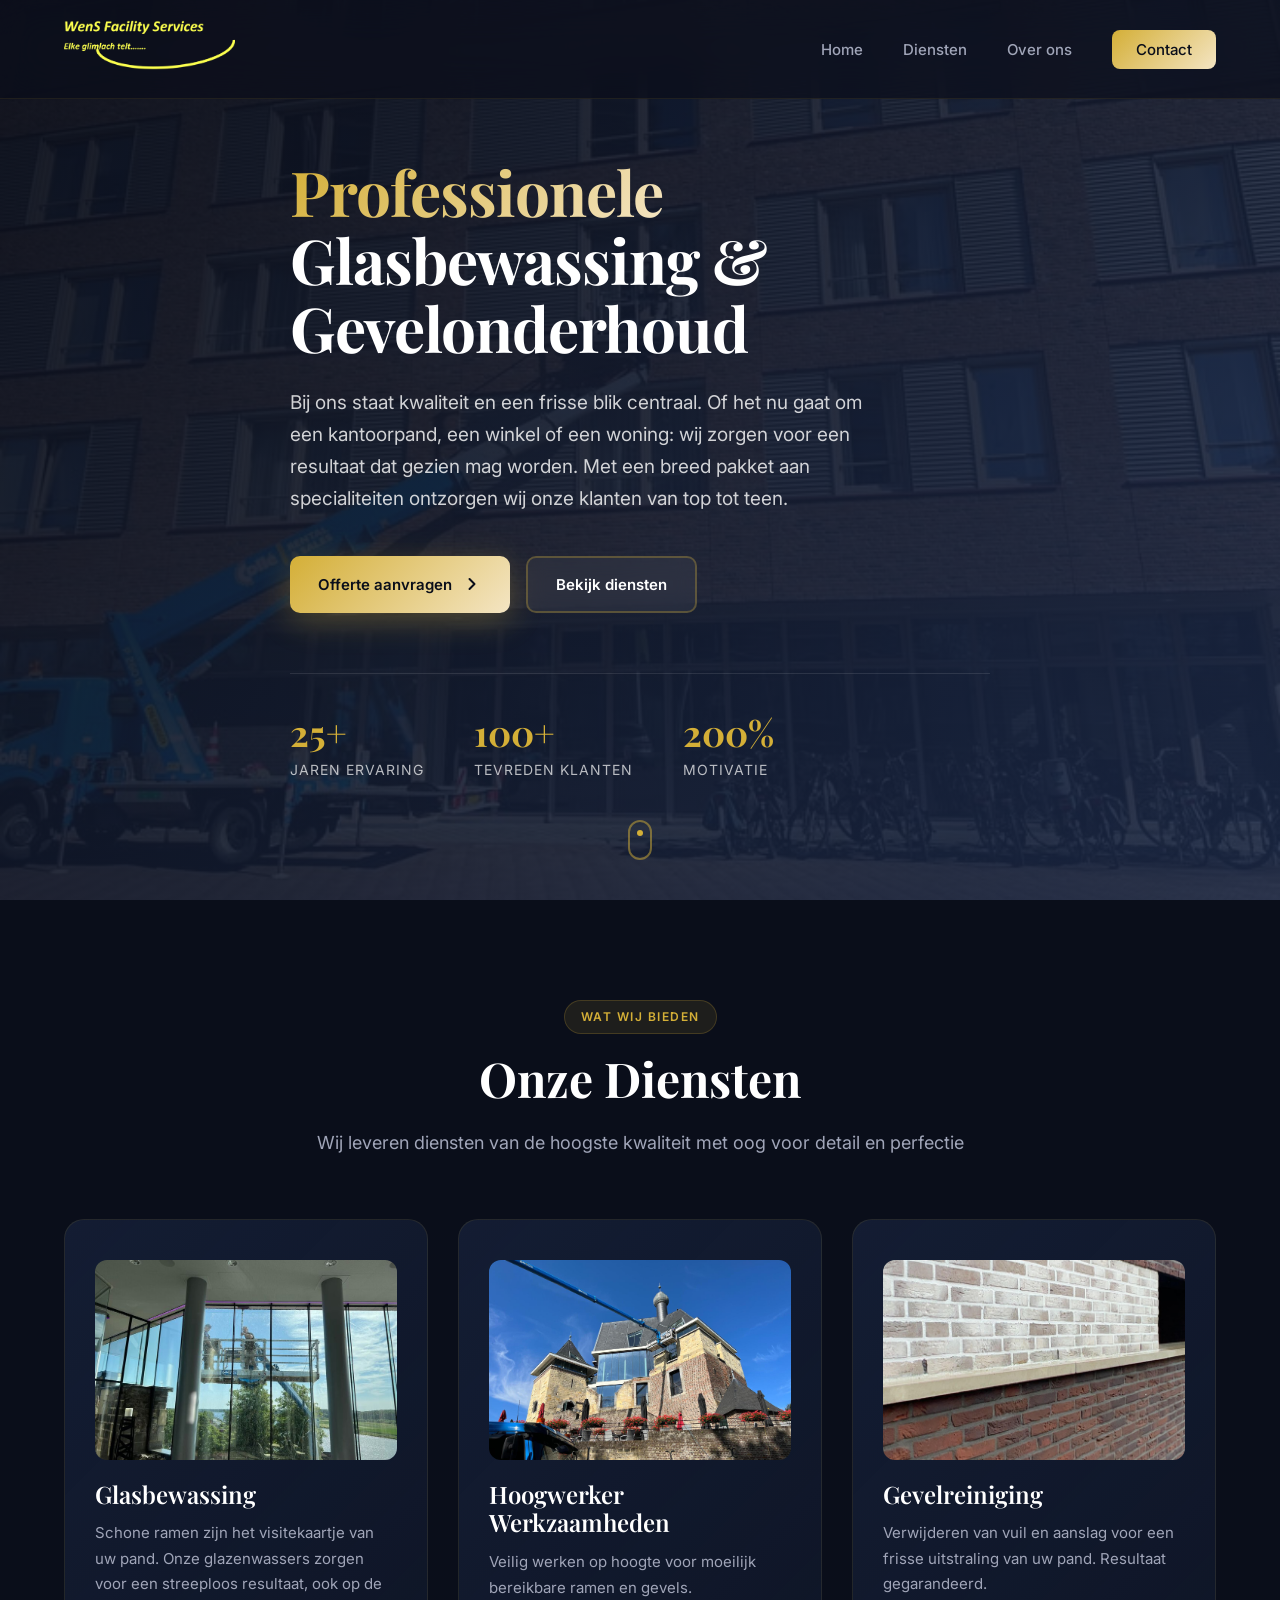
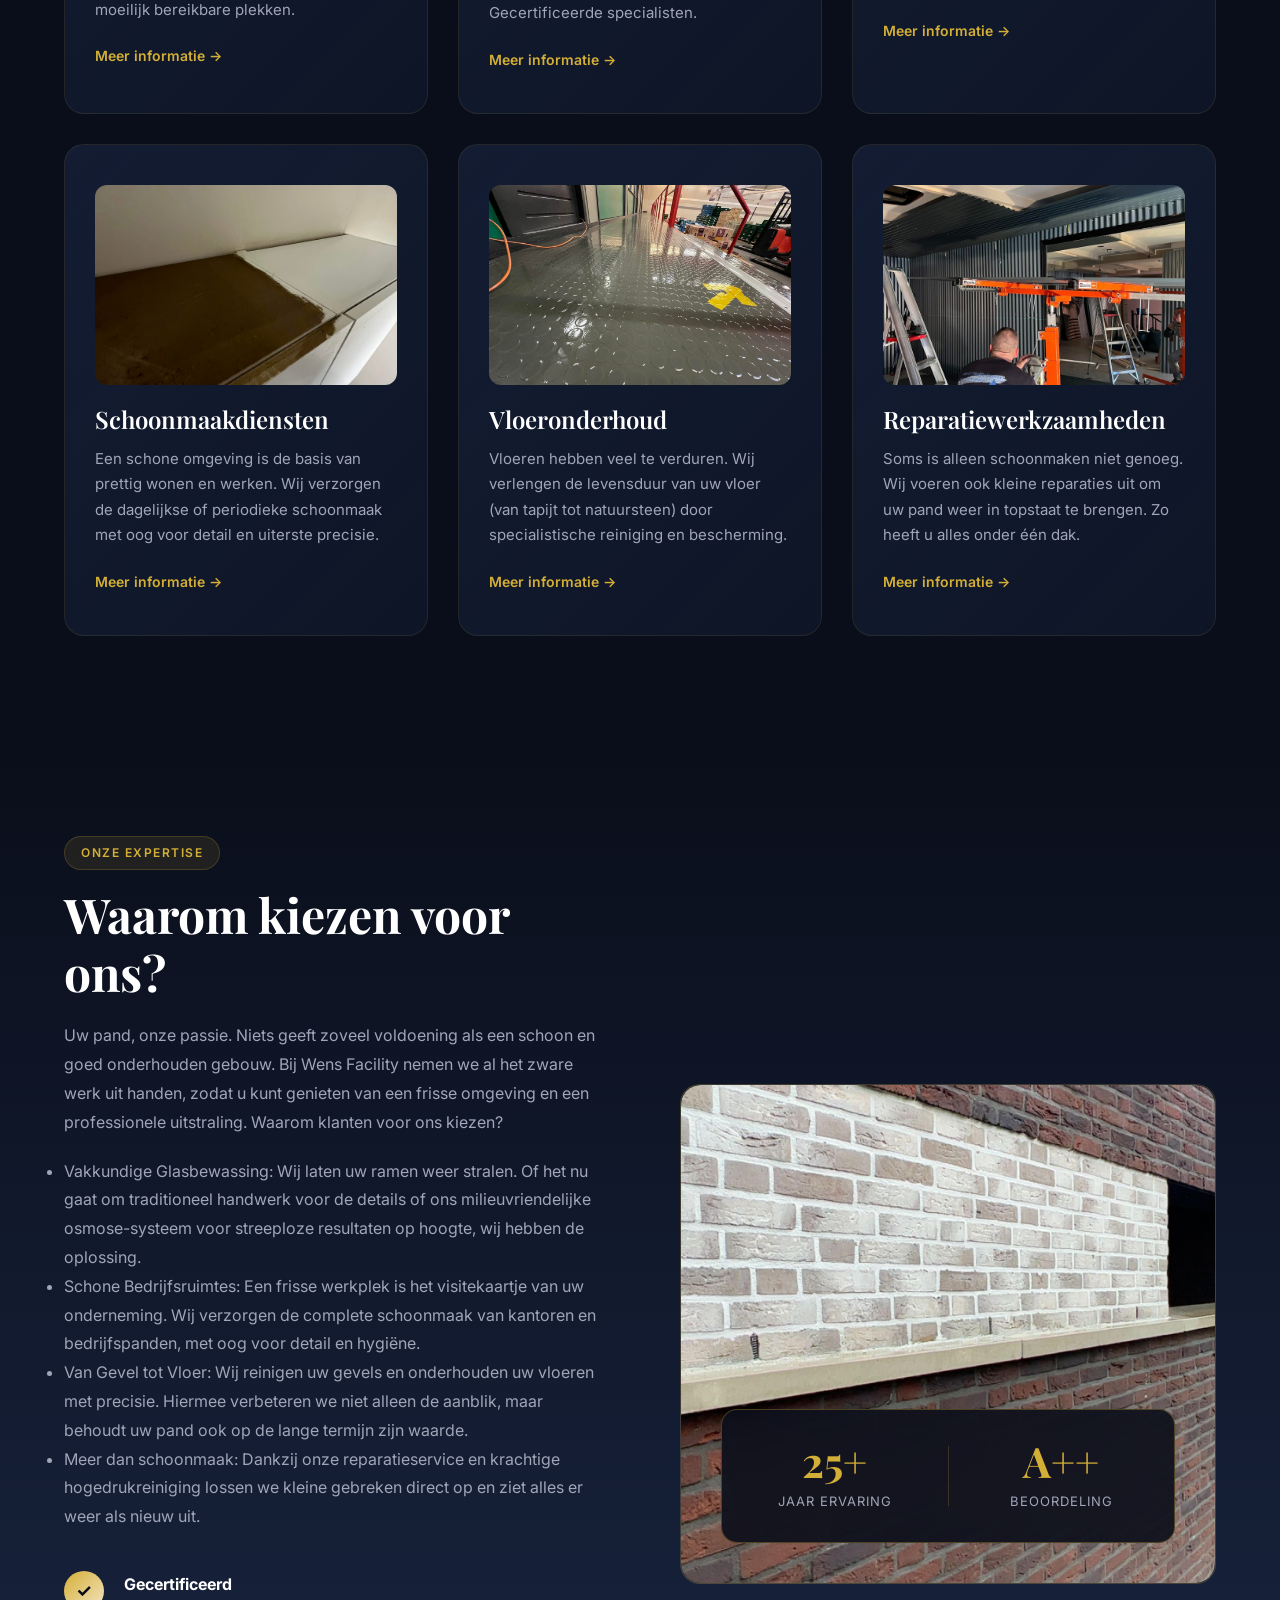
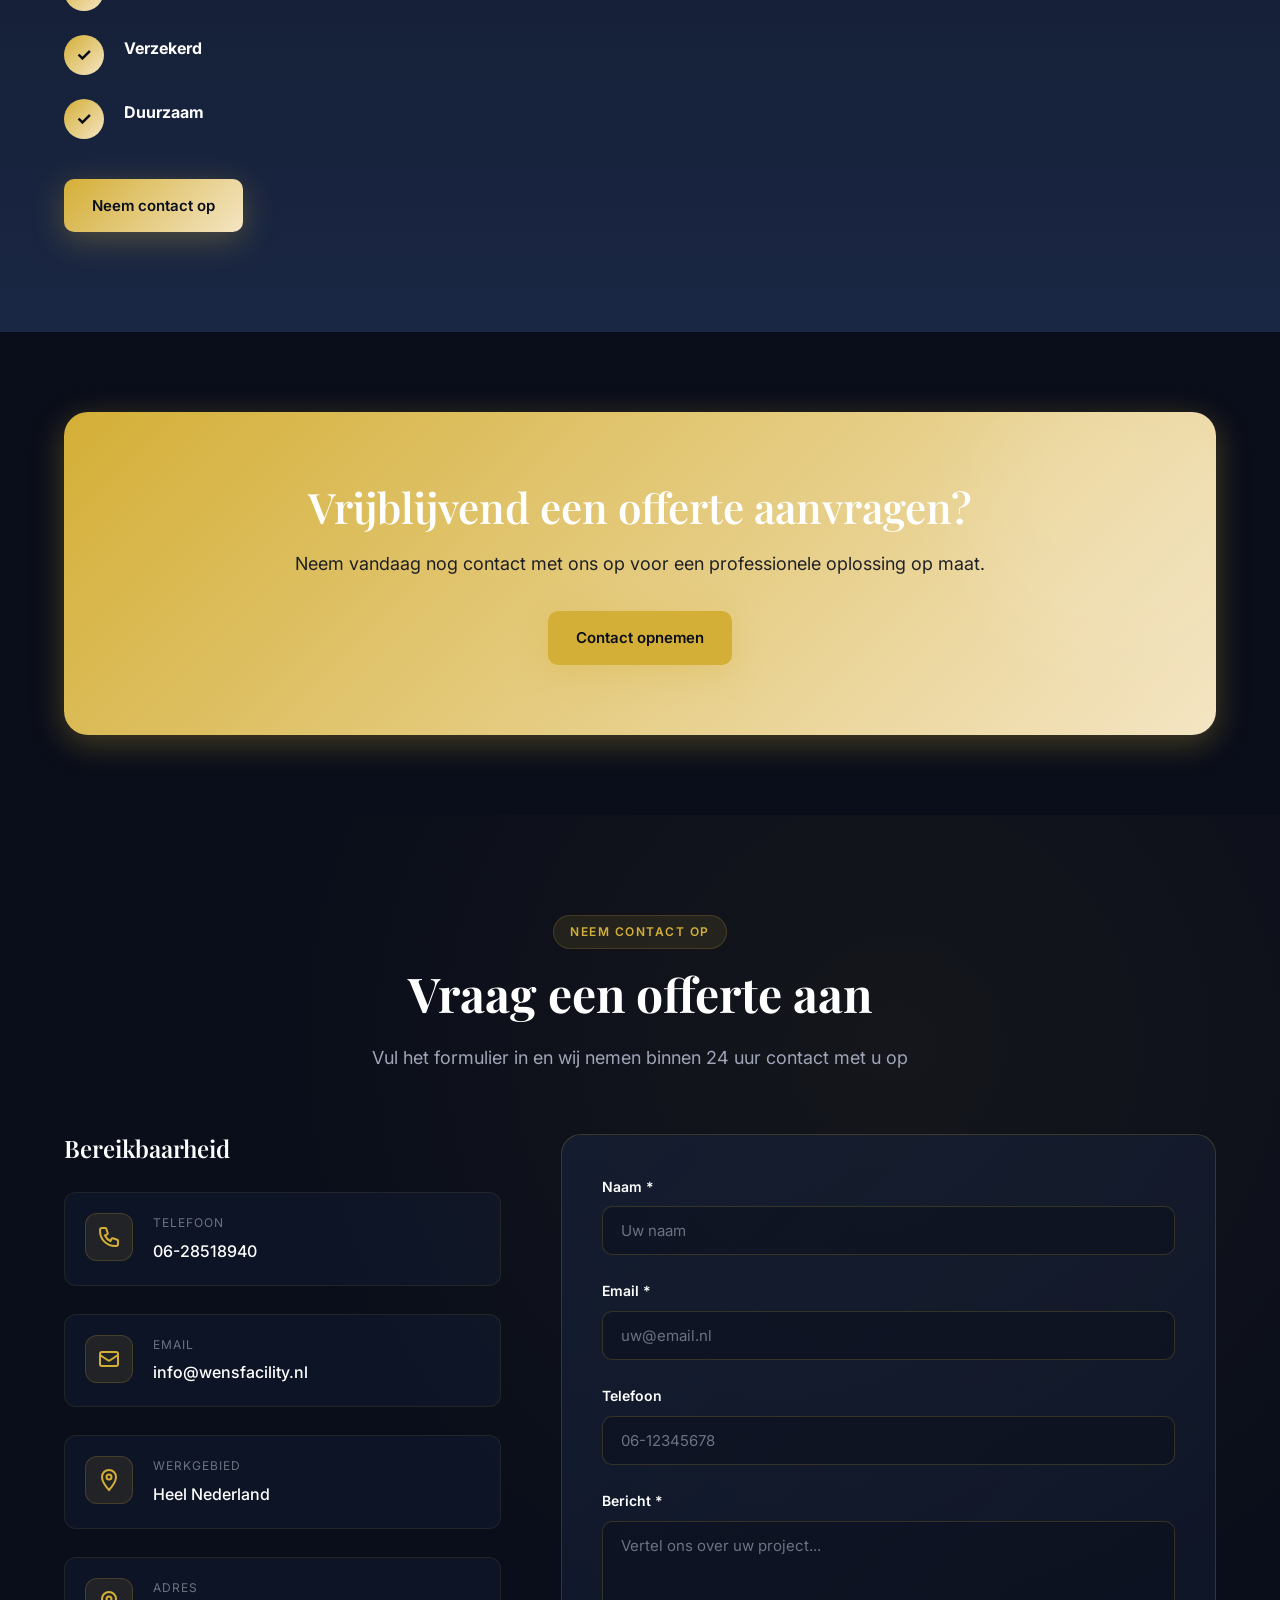
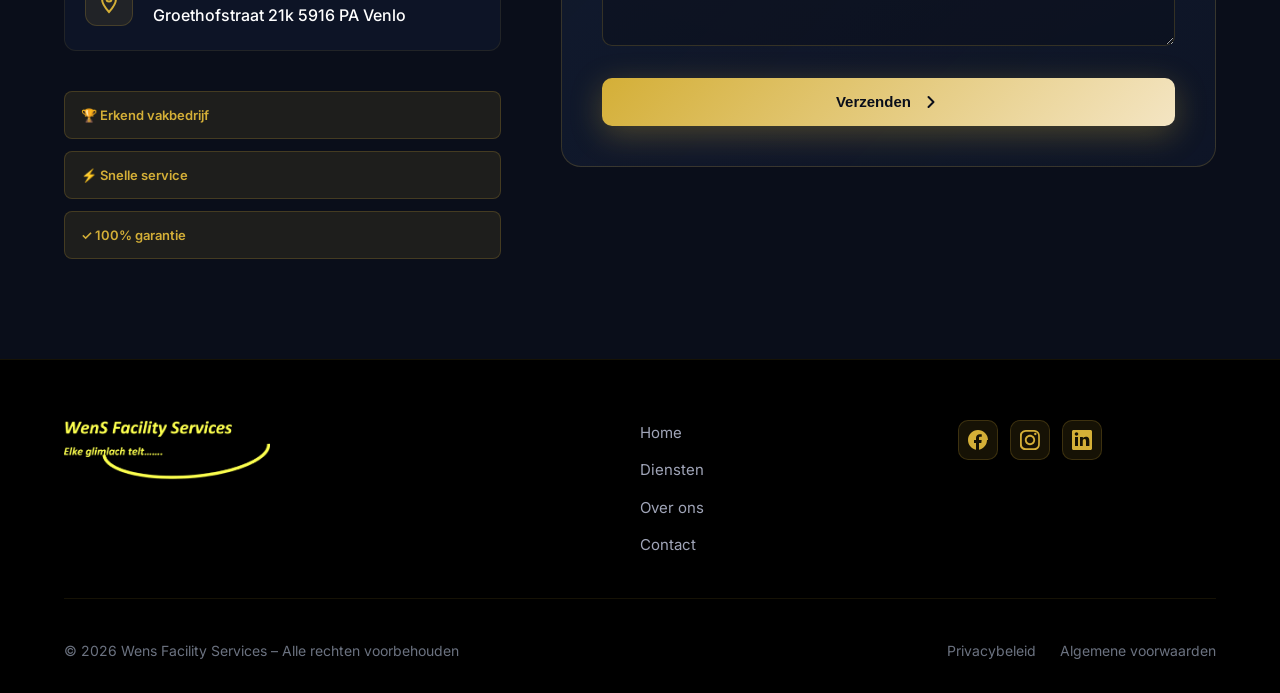
==== html/Home.html @ 2c8af5ed "Initial commit: WensClean website Co-authored-by: Copilot <223556219+Copilot@users.noreply.github.co" ====
<!doctype html>
<html lang="nl">
  <head>
    <meta charset="UTF-8" />
    <meta name="viewport" content="width=device-width, initial-scale=1.0" />
    <title>Bedrijfsnaam – Glasbewassing & Onderhoud</title>
    <link rel="stylesheet" href="../css/styles.css" />
    <link rel="preconnect" href="https://fonts.googleapis.com" />
    <link rel="preconnect" href="https://fonts.gstatic.com" crossorigin />
    <link
      href="https://fonts.googleapis.com/css2?family=Playfair+Display:wght@500;600;700&family=Inter:wght@300;400;500;600;700&display=swap"
      rel="stylesheet"
    />
  </head>
  <body>
    <!-- NAVBAR -->
    <nav id="navbar">
      <div class="container nav-inner">
        <div class="logo">
          <a href="#home"><img src="../images/logo.png" alt="Bedrijfsnaam" class="logo-img"></a>
        </div>
        <button class="mobile-menu-toggle" aria-label="Toggle menu">
          <span></span>
          <span></span>
          <span></span>
        </button>
        <ul class="nav-menu">
          <li><a href="#home">Home</a></li>
          <li><a href="#diensten">Diensten</a></li>
          <li><a href="#over">Over ons</a></li>
          <li><a href="#contact" class="nav-cta">Contact</a></li>
        </ul>
      </div>
    </nav>

    <!-- HERO -->
    <section id="home" class="hero">
      <div class="hero-overlay"></div>
      <div class="hero-decoration"></div>

      <div class="container hero-content">
        <h1 class="hero-title">
          <span class="gradient-text">Professionele</span><br />
          Glasbewassing & Gevelonderhoud
        </h1>
        <p class="hero-subtitle">
          Bij ons staat kwaliteit en een frisse blik centraal. Of het nu gaat om een kantoorpand, een winkel of een woning: wij zorgen voor een resultaat dat gezien mag worden. Met een breed pakket aan specialiteiten ontzorgen wij onze klanten van top tot teen.
        </p>
        <div class="hero-buttons">
          <a href="#contact" class="btn btn-primary">
            <span>Offerte aanvragen</span>
            <svg
              width="20"
              height="20"
              viewBox="0 0 20 20"
              fill="none"
              xmlns="http://www.w3.org/2000/svg"
            >
              <path
                d="M7.5 15L12.5 10L7.5 5"
                stroke="currentColor"
                stroke-width="2"
                stroke-linecap="round"
                stroke-linejoin="round"
              />
            </svg>
          </a>
          <a href="#diensten" class="btn btn-secondary">
            <span>Bekijk diensten</span>
          </a>
        </div>
        <div class="hero-stats">
          <div class="stat">
            <div class="stat-number">25+</div>
            <div class="stat-label">Jaren ervaring</div>
          </div>
          <div class="stat">
            <div class="stat-number">100+</div>
            <div class="stat-label">Tevreden klanten</div>
          </div>
          <div class="stat">
            <div class="stat-number">200%</div>
            <div class="stat-label">Motivatie</div>
          </div>
        </div>
      </div>

      <div class="scroll-indicator">
        <div class="scroll-arrow"></div>
      </div>
    </section>

    <!-- DIENSTEN -->
    <section id="diensten" class="diensten-section">
      <div class="container">
        <div class="section-header">
          <span class="section-label">Wat wij bieden</span>
          <h2 class="section-title">Onze Diensten</h2>
          <p class="section-description">
            Wij leveren diensten van de hoogste kwaliteit met oog voor detail en
            perfectie
          </p>
        </div>

        <div class="services-grid">
          <div class="service-card">
            <img src="../images/ramenwassen.jpg" alt="Glasbewassing" />
            <h3>Glasbewassing</h3>
            <p>
              Schone ramen zijn het visitekaartje van uw pand. 
              Onze glazenwassers zorgen voor een streeploos resultaat, ook op de moeilijk bereikbare plekken.
            </p>
            <a href="#contact" class="service-link"> Meer informatie → </a>
          </div>

          <div class="service-card featured">
            
            <img
              src="../images/hoogwerker.jpg"
              alt="Hoogwerker werkzaamheden"
            />
            <h3>Hoogwerker Werkzaamheden</h3>
            <p>
              Veilig werken op hoogte voor moeilijk bereikbare ramen en gevels.
              Gecertificeerde specialisten.
            </p>
            <a href="#contact" class="service-link"> Meer informatie → </a>
          </div>

          <div class="service-card">
            <img src="../images/gevel.jpg" alt="Gevelreiniging" />
            <h3>Gevelreiniging</h3>
            <p>
              Verwijderen van vuil en aanslag voor een frisse uitstraling van uw
              pand. Resultaat gegarandeerd.
            </p>
            <a href="#contact" class="service-link"> Meer informatie → </a>
          </div>

          <div class="service-card">
            <img src="../images/schoonmaak.jpeg" alt="Schoonmaakdiensten" />
            <h3>Schoonmaakdiensten</h3>
            <p>
              Een schone omgeving is de basis van prettig wonen en werken. 
              Wij verzorgen de dagelijkse of periodieke schoonmaak met oog voor detail en uiterste precisie.
            </p>
            <a href="#contact" class="service-link"> Meer informatie → </a>
          </div>

          <div class="service-card">
            <img src="../images/vloeronderhoud.jpeg" alt="Vloeronderhoud" />
            <h3>Vloeronderhoud</h3>
            <p>
              Vloeren hebben veel te verduren. 
              Wij verlengen de levensduur van uw vloer (van tapijt tot natuursteen) 
              door specialistische reiniging en bescherming.
            </p>
            <a href="#contact" class="service-link"> Meer informatie → </a>
          </div>

          <div class="service-card">
            <img src="../images/reparatie.jpeg" alt="Reparatiewerkzaamheden" />
            <h3>Reparatiewerkzaamheden</h3>
            <p>
              Soms is alleen schoonmaken niet genoeg. 
              Wij voeren ook kleine reparaties uit om uw pand weer in topstaat te brengen. 
              Zo heeft u alles onder één dak.
            </p>
            <a href="#contact" class="service-link"> Meer informatie → </a>
        </div>
      </div>
    </section>

    <!-- OVER ONS -->
    <section id="over" class="about-section">
      <div class="container">
        <div class="about-grid">
          <div class="about-content">
            <span class="section-label">Onze expertise</span>
            <h2 class="section-title">Waarom kiezen voor ons?</h2>
            <p class="about-text">
              Uw pand, onze passie.
              Niets geeft zoveel voldoening als een schoon en goed onderhouden gebouw. 
              Bij Wens Facility nemen we al het zware werk uit handen, zodat u kunt genieten van een frisse omgeving en een professionele uitstraling. 
              Waarom klanten voor ons kiezen?
            </p>
            <ul class="about-text">
              <li>Vakkundige Glasbewassing: Wij laten uw ramen weer stralen. Of het nu gaat om traditioneel handwerk voor de details of ons milieuvriendelijke osmose-systeem voor streeploze resultaten op hoogte, wij hebben de oplossing.</li>
              <li>Schone Bedrijfsruimtes: Een frisse werkplek is het visitekaartje van uw onderneming. Wij verzorgen de complete schoonmaak van kantoren en bedrijfspanden, met oog voor detail en hygiëne.</li>
              <li>Van Gevel tot Vloer: Wij reinigen uw gevels en onderhouden uw vloeren met precisie. Hiermee verbeteren we niet alleen de aanblik, maar behoudt uw pand ook op de lange termijn zijn waarde.</li>
              <li>Meer dan schoonmaak: Dankzij onze reparatieservice en krachtige hogedrukreiniging lossen we kleine gebreken direct op en ziet alles er weer als nieuw uit.</li>
            </ul>

            <div class="about-features">
              <div class="feature-item">
                <div class="feature-icon">✓</div>
                <div class="feature-text">
                  <strong>Gecertificeerd</strong>
                </div>
              </div>
              <div class="feature-item">
                <div class="feature-icon">✓</div>
                <div class="feature-text">
                  <strong>Verzekerd</strong>
                </div>
              </div>
              <div class="feature-item">
                <div class="feature-icon">✓</div>
                <div class="feature-text">
                  <strong>Duurzaam</strong>
                </div>
              </div>
            </div>

            <a href="#contact" class="btn btn-primary">Neem contact op</a>
          </div>

          <div class="about-image">
            <img src="../images/gevel.jpg" alt="Professioneel gevelonderhoud" />
            <div class="image-decoration"></div>
            <div class="stats-box">
              <div class="stats-box-item">
                <div class="stats-box-number">25+</div>
                <div class="stats-box-label">Jaar ervaring</div>
              </div>
              <div class="stats-box-divider"></div>
              <div class="stats-box-item">
                <div class="stats-box-number">A++</div>
                <div class="stats-box-label">Beoordeling</div>
              </div>
            </div>
          </div>
        </div>
      </div>
    </section>

    <!-- CTA -->
    <section class="cta-section">
      <div class="container">
        <div class="cta">
          <div class="cta-decoration"></div>
          <h2>Vrijblijvend een offerte aanvragen?</h2>
          <p>
            Neem vandaag nog contact met ons op voor een professionele oplossing
            op maat.
          </p>
          <a href="#contact" class="btn btn-gold">Contact opnemen</a>
        </div>
      </div>
    </section>

    <!-- CONTACT -->
    <section id="contact" class="contact-section">
      <div class="container">
        <div class="section-header">
          <span class="section-label">Neem contact op</span>
          <h2 class="section-title">Vraag een offerte aan</h2>
          <p class="section-description">
            Vul het formulier in en wij nemen binnen 24 uur contact met u op
          </p>
        </div>

        <div class="contact-grid">
          <div class="contact-info">
            <h3>Bereikbaarheid</h3>
            <div class="contact-item">
              <div class="contact-icon">
                <svg
                  width="24"
                  height="24"
                  viewBox="0 0 24 24"
                  fill="none"
                  xmlns="http://www.w3.org/2000/svg"
                >
                  <path
                    d="M3 5C3 3.89543 3.89543 3 5 3H8.27924C8.70967 3 9.09181 3.27543 9.22792 3.68377L10.7257 8.17721C10.8831 8.64932 10.6694 9.16531 10.2243 9.38787L7.96701 10.5165C9.06925 12.9612 11.0388 14.9308 13.4835 16.033L14.6121 13.7757C14.8347 13.3306 15.3507 13.1169 15.8228 13.2743L20.3162 14.7721C20.7246 14.9082 21 15.2903 21 15.7208V19C21 20.1046 20.1046 21 19 21H18C9.71573 21 3 14.2843 3 6V5Z"
                    stroke="currentColor"
                    stroke-width="2"
                  />
                </svg>
              </div>
              <div>
                <div class="contact-label">Telefoon</div>
                <a href="tel:0612345678" class="contact-value">06-28518940</a>
              </div>
            </div>

            <div class="contact-item">
              <div class="contact-icon">
                <svg
                  width="24"
                  height="24"
                  viewBox="0 0 24 24"
                  fill="none"
                  xmlns="http://www.w3.org/2000/svg"
                >
                  <path
                    d="M3 8L10.89 13.26C11.5417 13.6833 12.4583 13.6833 13.11 13.26L21 8M5 19H19C20.1046 19 21 18.1046 21 17V7C21 5.89543 20.1046 5 19 5H5C3.89543 5 3 5.89543 3 7V17C3 18.1046 3.89543 19 5 19Z"
                    stroke="currentColor"
                    stroke-width="2"
                    stroke-linecap="round"
                  />
                </svg>
              </div>
              <div>
                <div class="contact-label">Email</div>
                <a href="mailto:info@wensfacility.nl" class="contact-value"
                  >info@wensfacility.nl</a
                >
              </div>
            </div>

            <div class="contact-item">
              <div class="contact-icon">
                <svg
                  width="24"
                  height="24"
                  viewBox="0 0 24 24"
                  fill="none"
                  xmlns="http://www.w3.org/2000/svg"
                >
                  <path
                    d="M12 2C8.13401 2 5 5.13401 5 9C5 14.25 12 22 12 22C12 22 19 14.25 19 9C19 5.13401 15.866 2 12 2Z"
                    stroke="currentColor"
                    stroke-width="2"
                  />
                  <circle
                    cx="12"
                    cy="9"
                    r="2.5"
                    stroke="currentColor"
                    stroke-width="2"
                  />
                </svg>
              </div>
              <div>
                <div class="contact-label">Werkgebied</div>
                <div class="contact-value">Heel Nederland</div>
              </div>
            </div>

             <div class="contact-item">
              <div class="contact-icon">
                <svg
                  width="24"
                  height="24"
                  viewBox="0 0 24 24"
                  fill="none"
                  xmlns="http://www.w3.org/2000/svg"
                >
                  <path
                    d="M12 2C8.13401 2 5 5.13401 5 9C5 14.25 12 22 12 22C12 22 19 14.25 19 9C19 5.13401 15.866 2 12 2Z"
                    stroke="currentColor"
                    stroke-width="2"
                  />
                  <circle
                    cx="12"
                    cy="9"
                    r="2.5"
                    stroke="currentColor"
                    stroke-width="2"
                  />
                </svg>
              </div>
              <div>
                <div class="contact-label">Adres</div>
                <div class="contact-value">Groethofstraat 21k 5916 PA Venlo</div>
              </div>
            </div>

            <div class="trust-badges">
              <div class="badge">🏆 Erkend vakbedrijf</div>
              <div class="badge">⚡ Snelle service</div>
              <div class="badge">✓ 100% garantie</div>
            </div>
          </div>

          <div class="contact-form-wrapper">
            <form
              id="contactForm"
              action="https://formspree.io/f/JE-ID-HIER"
              method="POST"
            >
              <div class="form-group">
                <label for="name">Naam *</label>
                <input
                  type="text"
                  id="name"
                  name="name"
                  placeholder="Uw naam"
                  required
                />
              </div>

              <div class="form-group">
                <label for="email">Email *</label>
                <input
                  type="email"
                  id="email"
                  name="email"
                  placeholder="uw@email.nl"
                  required
                />
              </div>

              <div class="form-group">
                <label for="phone">Telefoon</label>
                <input
                  type="tel"
                  id="phone"
                  name="phone"
                  placeholder="06-12345678"
                />
              </div>

              <div class="form-group">
                <label for="message">Bericht *</label>
                <textarea
                  id="message"
                  name="message"
                  placeholder="Vertel ons over uw project..."
                  rows="5"
                  required
                ></textarea>
              </div>

              <button class="btn btn-primary btn-full" type="submit">
                <span>Verzenden</span>
                <svg
                  width="20"
                  height="20"
                  viewBox="0 0 20 20"
                  fill="none"
                  xmlns="http://www.w3.org/2000/svg"
                >
                  <path
                    d="M7.5 15L12.5 10L7.5 5"
                    stroke="currentColor"
                    stroke-width="2"
                    stroke-linecap="round"
                    stroke-linejoin="round"
                  />
                </svg>
              </button>
            </form>

            <div id="thankYou" class="thank-you-message">
              <svg
                width="50"
                height="50"
                viewBox="0 0 50 50"
                fill="none"
                xmlns="http://www.w3.org/2000/svg"
              >
                <circle
                  cx="25"
                  cy="25"
                  r="24"
                  stroke="#d4af37"
                  stroke-width="2"
                />
                <path
                  d="M15 25L22 32L35 18"
                  stroke="#d4af37"
                  stroke-width="3"
                  stroke-linecap="round"
                  stroke-linejoin="round"
                />
              </svg>
              <h3>Bedankt!</h3>
              <p>
                Uw bericht is verzonden. Wij nemen binnen 24 uur contact met u
                op.
              </p>
            </div>
          </div>
        </div>
      </div>
    </section>

    <!-- FOOTER -->
    <footer>
      <div class="container">
        <div class="footer-content">
          <div class="footer-logo">
            <a href="#home"><img src="../images/logo.png" alt="Bedrijfsnaam" class="logo-img"></a>
            
          </div>
          <div class="footer-links">
            <a href="#home">Home</a>
            <a href="#diensten">Diensten</a>
            <a href="#over">Over ons</a>
            <a href="#contact">Contact</a>
          </div>
          <div class="footer-social">
            <a href="https://www.facebook.com/p/WenS-Facility-Service-100089552300783/" target="_blank" rel="noopener noreferrer" aria-label="Facebook">
              <svg
                width="20"
                height="20"
                viewBox="0 0 20 20"
                fill="currentColor"
              >
                <path
                  d="M20 10C20 4.48 15.52 0 10 0S0 4.48 0 10c0 4.84 3.44 8.87 8 9.8V13H6v-3h2V8c0-2.42 1.58-3.75 3.69-3.75.93 0 1.81.08 2.06.12v2.39h-1.42c-1.11 0-1.33.53-1.33 1.3V10h2.67l-.35 3H11v6.8c4.56-.93 8-4.96 8-9.8z"
                />
              </svg>
            </a>
            <a href="https://www.instagram.com/wensfacilityservice/" target="_blank" rel="noopener noreferrer" aria-label="Instagram">
              <svg
                width="20"
                height="20"
                viewBox="0 0 20 20"
                fill="currentColor"
              >
                <path
                  d="M10 0C7.28 0 6.94.01 5.88.05 4.82.09 4.07.27 3.42.52c-.67.26-1.24.6-1.81 1.17C.84 2.26.5 2.83.24 3.5-.01 4.15-.19 4.9-.23 5.96-.27 7.02-.28 7.36-.28 10.08c0 2.72.01 3.06.05 4.12.04 1.06.22 1.81.47 2.46.26.67.6 1.24 1.17 1.81.57.57 1.14.91 1.81 1.17.65.25 1.4.43 2.46.47 1.06.04 1.4.05 4.12.05 2.72 0 3.06-.01 4.12-.05 1.06-.04 1.81-.22 2.46-.47.67-.26 1.24-.6 1.81-1.17.57-.57.91-1.14 1.17-1.81.25-.65.43-1.4.47-2.46.04-1.06.05-1.4.05-4.12 0-2.72-.01-3.06-.05-4.12-.04-1.06-.22-1.81-.47-2.46-.26-.67-.6-1.24-1.17-1.81-.57-.57-1.14-.91-1.81-1.17C15.93.27 15.18.09 14.12.05 13.06.01 12.72 0 10 0zm0 1.8c2.67 0 2.99.01 4.04.05.98.04 1.51.2 1.87.33.47.18.8.4 1.15.75.35.35.57.68.75 1.15.13.36.29.89.33 1.87.04 1.05.05 1.37.05 4.04s-.01 2.99-.05 4.04c-.04.98-.2 1.51-.33 1.87-.18.47-.4.8-.75 1.15-.35.35-.68.57-1.15.75-.36.13-.89.29-1.87.33-1.05.04-1.37.05-4.04.05s-2.99-.01-4.04-.05c-.98-.04-1.51-.2-1.87-.33-.47-.18-.8-.4-1.15-.75-.35-.35-.57-.68-.75-1.15-.13-.36-.29-.89-.33-1.87-.04-1.05-.05-1.37-.05-4.04s.01-2.99.05-4.04c.04-.98.2-1.51.33-1.87.18-.47.4-.8.75-1.15.35-.35.68-.57 1.15-.75.36-.13.89-.29 1.87-.33 1.05-.04 1.37-.05 4.04-.05z"
                />
                <path
                  d="M10 13.33c-1.84 0-3.33-1.49-3.33-3.33S8.16 6.67 10 6.67s3.33 1.49 3.33 3.33-1.49 3.33-3.33 3.33zm0-8.48c-2.84 0-5.15 2.31-5.15 5.15s2.31 5.15 5.15 5.15 5.15-2.31 5.15-5.15S12.84 4.85 10 4.85zm6.53-.85c0 .66-.54 1.2-1.2 1.2-.66 0-1.2-.54-1.2-1.2s.54-1.2 1.2-1.2c.66 0 1.2.54 1.2 1.2z"
                />
              </svg>
            </a>
            <a href="https://nl.linkedin.com/in/lucas-stoffels-54361338a?original_referer=" target="_blank" rel="noopener noreferrer" aria-label="LinkedIn">
              <svg
                width="20"
                height="20"
                viewBox="0 0 20 20"
                fill="currentColor"
              >
                <path
                  d="M18.5 0h-17C.67 0 0 .67 0 1.5v17c0 .83.67 1.5 1.5 1.5h17c.83 0 1.5-.67 1.5-1.5v-17c0-.83-.67-1.5-1.5-1.5zM6 16H3V7h3v9zM4.5 5.82c-.97 0-1.75-.79-1.75-1.75S3.53 2.32 4.5 2.32s1.75.79 1.75 1.75-.78 1.75-1.75 1.75zM17 16h-3v-4.5c0-1.08-.02-2.47-1.5-2.47-1.51 0-1.74 1.18-1.74 2.39V16H8V7h2.88v1.23h.04c.40-.76 1.38-1.56 2.84-1.56 3.04 0 3.6 2 3.6 4.6V16z"
                />
              </svg>
            </a>
          </div>
        </div>
        <div class="footer-bottom">
          <p>© 2026 Wens Facility Services – Alle rechten voorbehouden</p>
          <div class="footer-legal">
            <a href="privacybeleid.html">Privacybeleid</a>
            <a href="algemenevoorwaarden.html">Algemene voorwaarden</a>
          </div>
        </div>
      </div>
    </footer>

    <script>
      // Mobile menu toggle
      document
        .querySelector(".mobile-menu-toggle")
        .addEventListener("click", function () {
          document.querySelector(".nav-menu").classList.toggle("active");
          this.classList.toggle("active");
          document.body.classList.toggle("menu-open");
        });

      // Close menu when clicking on a link
      document.querySelectorAll(".nav-menu a").forEach((link) => {
        link.addEventListener("click", () => {
          document.querySelector(".nav-menu").classList.remove("active");
          document
            .querySelector(".mobile-menu-toggle")
            .classList.remove("active");
          document.body.classList.remove("menu-open");
        });
      });

      // Navbar scroll effect
      let lastScroll = 0;
      const navbar = document.getElementById("navbar");

      window.addEventListener("scroll", () => {
        const currentScroll = window.pageYOffset;

        if (currentScroll > 100) {
          navbar.classList.add("scrolled");
        } else {
          navbar.classList.remove("scrolled");
        }

        lastScroll = currentScroll;
      });

      // Animate on scroll
      const observerOptions = {
        threshold: 0.1,
        rootMargin: "0px 0px -50px 0px",
      };

      const observer = new IntersectionObserver((entries) => {
        entries.forEach((entry) => {
          if (entry.isIntersecting) {
            entry.target.style.opacity = "1";
            entry.target.style.transform = "translateY(0)";
          }
        });
      }, observerOptions);

      document
        .querySelectorAll(".service-card, .feature-item, .contact-item")
        .forEach((el) => {
          el.style.opacity = "0";
          el.style.transform = "translateY(30px)";
          el.style.transition = "all 0.6s ease";
          observer.observe(el);
        });

      // Form submission
      const form = document.getElementById("contactForm");
      const thankYou = document.getElementById("thankYou");

      form.addEventListener("submit", function (e) {
        e.preventDefault();

        // Send form data using Formspree
        fetch(this.action, {
          method: "POST",
          body: new FormData(this),
          headers: {
            Accept: "application/json",
          },
        })
          .then((response) => {
            if (response.ok) {
              form.style.display = "none";
              thankYou.style.display = "flex";
            }
          })
          .catch((error) => {
            console.error("Error:", error);
            alert("Er is iets misgegaan. Probeer het opnieuw.");
          });
      });

      // Smooth scroll
      document.querySelectorAll('a[href^="#"]').forEach((anchor) => {
        anchor.addEventListener("click", function (e) {
          e.preventDefault();
          const target = document.querySelector(this.getAttribute("href"));
          if (target) {
            target.scrollIntoView({
              behavior: "smooth",
              block: "start",
            });
          }
        });
      });

      // Parallax effect for hero
      window.addEventListener("scroll", () => {
        const scrolled = window.pageYOffset;
        const hero = document.querySelector(".hero");
        if (hero && scrolled < window.innerHeight) {
          hero.style.transform = `translateY(${scrolled * 0.5}px)`;
        }
      });
    </script>
  </body>
</html>
---- css/styles.css ----
/* ===============================================
   LUXURY WEBSITE - GOLD, NAVY & BLACK THEME
   Modern, Professional, Premium Design
   =============================================== */

/* ===== RESET / BASE ===== */
* { 
    margin: 0; 
    padding: 0; 
    box-sizing: border-box; 
}

html { 
    scroll-behavior: smooth; 
    overflow-x: hidden;
}

body { 
    font-family: 'Inter', -apple-system, BlinkMacSystemFont, "Segoe UI", Roboto, sans-serif;
    background: #0a0e1a;
    color: #e8e9ed;
    line-height: 1.7;
    overflow-x: hidden;
}

body.menu-open {
    overflow: hidden;
}

/* ===== LUXURY COLOR VARIABLES ===== */
:root {
    /* Primary Navy Tones */
    --navy-dark: #0a0e1a;
    --navy-medium: #1a2744;
    --navy-light: #2a3f5f;
    
    /* Premium Gold Tones */
    --gold: #d4af37;
    --gold-light: #e4c56b;
    --gold-dark: #b8941f;
    
    /* Neutral & Accent */
    --black: #000000;
    --white: #ffffff;
    --gray-light: #a0a5b8;
    --gray-medium: #6b7280;
    --gray-dark: #3f4451;
    
    /* Shadows & Effects */
    --shadow-sm: 0 2px 8px rgba(0, 0, 0, 0.3);
    --shadow-md: 0 8px 24px rgba(0, 0, 0, 0.4);
    --shadow-lg: 0 20px 50px rgba(0, 0, 0, 0.5);
    --shadow-gold: 0 8px 32px rgba(212, 175, 55, 0.3);
    
    /* Gradients */
    --gradient-gold: linear-gradient(135deg, #d4af37 0%, #f4e5c3 100%);
    --gradient-navy: linear-gradient(135deg, #0a0e1a 0%, #1a2744 100%);
    --gradient-overlay: linear-gradient(135deg, rgba(10, 14, 26, 0.95) 0%, rgba(26, 39, 68, 0.85) 100%);
}

/* ===== TYPOGRAPHY ===== */
h1, h2, h3, h4, h5, h6 {
    font-family: 'Playfair Display', serif;
    font-weight: 600;
    line-height: 1.2;
    color: var(--white);
}

/* ===== CONTAINER ===== */
.container { 
    width: 90%; 
    max-width: 1200px; 
    margin: 0 auto;
    position: relative;
}

/* ===== NAVBAR - LUXURY DESIGN ===== */
nav { 
    position: fixed; 
    top: 0;
    left: 0;
    right: 0;
    background: rgba(10, 14, 26, 0.7);
    backdrop-filter: blur(20px);
    -webkit-backdrop-filter: blur(20px);
    border-bottom: 1px solid rgba(212, 175, 55, 0.1);
    z-index: 1000;
    transition: all 0.3s ease;
}

nav.scrolled {
    background: rgba(10, 14, 26, 0.95);
    box-shadow: var(--shadow-md);
    border-bottom-color: rgba(212, 175, 55, 0.2);
}

.nav-inner { 
    display: flex; 
    justify-content: space-between; 
    align-items: center; 
    padding: 20px 0;
    transition: padding 0.3s ease;
}

nav.scrolled .nav-inner {
    padding: 15px 0;
}

.logo-luxury { 
    font-family: 'Playfair Display', serif;
    font-weight: 700;
    font-size: 24px;
    letter-spacing: 2px;
    background: var(--gradient-gold);
    -webkit-background-clip: text;
    -webkit-text-fill-color: transparent;
    background-clip: text;
    position: relative;
}

.logo a {
    display: inline-block;
    line-height: 0;
}

.logo-img {
    height: 50px;
    width: auto;
    object-fit: contain;
    transition: all 0.3s ease;
    background: transparent;
    /* Make logo gold */
    filter: brightness(0) saturate(100%) invert(75%) sepia(100%) saturate(300%) hue-rotate(10deg) brightness(1.1);
}

.logo-img:hover {
    filter: brightness(0) saturate(100%) invert(75%) sepia(100%) saturate(300%) hue-rotate(10deg) brightness(1.3) drop-shadow(0 0 8px rgba(212, 175, 55, 0.6));
    transform: scale(1.05);
}

nav.scrolled .logo-img {
    height: 40px;
}

footer .logo a {
    display: inline-block;
    line-height: 0;
}

.footer-logo a {
    display: inline-block;
    line-height: 0;
}

footer .logo-img {
    height: 60px;
    margin-bottom: 16px;
}

.nav-menu { 
    list-style: none; 
    display: flex; 
    gap: 40px;
    align-items: center;
}

.nav-menu a { 
    text-decoration: none; 
    color: var(--gray-light); 
    font-size: 15px;
    font-weight: 500;
    transition: all 0.3s ease;
    position: relative;
    padding: 8px 0;
}

.nav-menu a::after {
    content: '';
    position: absolute;
    bottom: 0;
    left: 0;
    width: 0;
    height: 2px;
    background: var(--gradient-gold);
    transition: width 0.3s ease;
}

.nav-menu a:hover {
    color: var(--gold);
}

.nav-menu a:hover::after {
    width: 100%;
}

.nav-cta {
    background: var(--gradient-gold) !important;
    color: var(--navy-dark) !important;
    padding: 10px 24px !important;
    border-radius: 8px;
    font-weight: 600;
}

.nav-cta::after {
    display: none !important;
}

.nav-cta:hover {
    transform: translateY(-2px);
    box-shadow: var(--shadow-gold);
}

/* Mobile Menu Toggle */
.mobile-menu-toggle {
    display: none;
    flex-direction: column;
    gap: 5px;
    background: none;
    border: none;
    cursor: pointer;
    padding: 8px;
    z-index: 1001;
}

.mobile-menu-toggle span {
    width: 25px;
    height: 2px;
    background: var(--gold);
    transition: all 0.3s ease;
    border-radius: 2px;
}

.mobile-menu-toggle.active span:nth-child(1) {
    transform: rotate(45deg) translateY(10px);
}

.mobile-menu-toggle.active span:nth-child(2) {
    opacity: 0;
}

.mobile-menu-toggle.active span:nth-child(3) {
    transform: rotate(-45deg) translateY(-10px);
}

/* ===== HERO SECTION - LUXURY PREMIUM ===== */
.hero {
    position: relative;
    min-height: 100vh;
    display: flex;
    align-items: center;
    padding: 140px 0 100px;
    background: var(--navy-dark);
    background-image: 
        radial-gradient(circle at 20% 50%, rgba(212, 175, 55, 0.08) 0%, transparent 50%),
        radial-gradient(circle at 80% 80%, rgba(26, 39, 68, 0.5) 0%, transparent 50%),
        url("../images/hero.jpg");
    background-size: cover;
    background-position: center;
    background-attachment: fixed;
    color: white;
    overflow: hidden;
    will-change: transform;
}

.hero-overlay {
    position: absolute;
    inset: 0;
    background: var(--gradient-overlay);
    z-index: 1;
}

.hero-decoration {
    position: absolute;
    top: 0;
    right: 0;
    width: 600px;
    height: 600px;
    background: radial-gradient(circle, var(--gold-glow) 0%, transparent 70%);
    border-radius: 50%;
    filter: blur(80px);
    opacity: 0.3;
    animation: float 8s ease-in-out infinite;
}

@keyframes float {
    0%, 100% { transform: translate(0, 0); }
    50% { transform: translate(-30px, -30px); }
}

.hero-content {
    position: relative;
    z-index: 2;
    max-width: 700px;
    animation: fadeInUp 1s ease;
}

@keyframes fadeInUp {
    from { 
        opacity: 0; 
        transform: translateY(40px); 
    }
    to { 
        opacity: 1; 
        transform: translateY(0); 
    }
}



.hero-title {
    font-size: clamp(38px, 5vw, 62px);
    font-weight: 700;
    line-height: 1.1;
    letter-spacing: -1px;
    margin-bottom: 24px;
    animation: fadeInUp 1s ease 0.4s backwards;
}

.gradient-text {
    background: var(--gradient-gold);
    -webkit-background-clip: text;
    -webkit-text-fill-color: transparent;
    background-clip: text;
    display: inline-block;
}

.hero-subtitle {
    font-size: clamp(16px, 1.5vw, 19px);
    line-height: 1.7;
    color: rgba(255, 255, 255, 0.8);
    margin-bottom: 40px;
    max-width: 600px;
    animation: fadeInUp 1s ease 0.6s backwards;
}

.hero-buttons {
    display: flex;
    gap: 16px;
    flex-wrap: wrap;
    margin-bottom: 60px;
    animation: fadeInUp 1s ease 0.8s backwards;
}

.hero-stats {
    display: flex;
    gap: 50px;
    padding-top: 40px;
    border-top: 1px solid rgba(255, 255, 255, 0.1);
    animation: fadeInUp 1s ease 1s backwards;
}

.stat {
    text-align: left;
}

.stat-number {
    font-family: 'Playfair Display', serif;
    font-size: 36px;
    font-weight: 700;
    color: var(--gold);
    line-height: 1;
    margin-bottom: 8px;
}

.stat-label {
    font-size: 14px;
    color: rgba(255, 255, 255, 0.7);
    text-transform: uppercase;
    letter-spacing: 1px;
}

.scroll-indicator {
    position: absolute;
    bottom: 40px;
    left: 50%;
    transform: translateX(-50%);
    z-index: 2;
    animation: fadeInUp 1s ease 1.2s backwards;
}

.scroll-arrow {
    width: 24px;
    height: 40px;
    border: 2px solid rgba(212, 175, 55, 0.5);
    border-radius: 20px;
    position: relative;
}

.scroll-arrow::before {
    content: '';
    position: absolute;
    top: 8px;
    left: 50%;
    transform: translateX(-50%);
    width: 6px;
    height: 6px;
    background: var(--gold);
    border-radius: 50%;
    animation: scrollDown 2s ease infinite;
}

@keyframes scrollDown {
    0%, 100% { 
        top: 8px;
        opacity: 1;
    }
    50% {
        top: 20px;
        opacity: 0;
    }
}

/* ===== BUTTONS - LUXURY DESIGN ===== */
.btn { 
    display: inline-flex;
    align-items: center;
    justify-content: center;
    gap: 10px;
    padding: 14px 28px;
    border-radius: 10px;
    text-decoration: none;
    font-size: 15px;
    font-weight: 600;
    transition: all 0.3s ease;
    border: none;
    cursor: pointer;
    position: relative;
    overflow: hidden;
}

.btn::before {
    content: '';
    position: absolute;
    top: 0;
    left: -100%;
    width: 100%;
    height: 100%;
    background: linear-gradient(90deg, transparent, rgba(255, 255, 255, 0.2), transparent);
    transition: left 0.5s ease;
}

.btn:hover::before {
    left: 100%;
}

.btn-primary { 
    background: var(--gradient-gold);
    color: var(--navy-dark);
    box-shadow: var(--shadow-gold);
}

.btn-primary:hover { 
    transform: translateY(-3px);
    box-shadow: 0 12px 40px rgba(212, 175, 55, 0.4);
}

.btn-secondary { 
    background: rgba(255, 255, 255, 0.05);
    color: var(--white);
    border: 2px solid rgba(212, 175, 55, 0.3);
    backdrop-filter: blur(10px);
}

.btn-secondary:hover { 
    background: rgba(255, 255, 255, 0.1);
    border-color: var(--gold);
    transform: translateY(-3px);
}

.btn-gold {
    background: var(--gold);
    color: var(--navy-dark);
    box-shadow: var(--shadow-gold);
}

.btn-gold:hover {
    background: var(--gold-light);
    transform: translateY(-3px);
}

.btn-full {
    width: 100%;
}

.btn svg {
    transition: transform 0.3s ease;
}

.btn:hover svg {
    transform: translateX(4px);
}

/* ===== SECTIONS ===== */
section { 
    padding: 100px 0;
    position: relative;
}

.section-header {
    text-align: center;
    max-width: 700px;
    margin: 0 auto 60px;
}

.section-label {
    display: inline-block;
    padding: 6px 16px;
    background: rgba(212, 175, 55, 0.1);
    border: 1px solid rgba(212, 175, 55, 0.2);
    border-radius: 50px;
    color: var(--gold);
    font-size: 12px;
    font-weight: 600;
    letter-spacing: 1.5px;
    text-transform: uppercase;
    margin-bottom: 16px;
}

.section-title { 
    font-size: clamp(32px, 4vw, 48px);
    margin-bottom: 20px;
    color: var(--white);
    font-weight: 700;
}

.section-description {
    font-size: 18px;
    color: var(--gray-light);
    line-height: 1.7;
}

/* ===== DIENSTEN SECTION ===== */
.diensten-section {
    background: var(--navy-dark);
}

.services-grid { 
    display: grid; 
    grid-template-columns: repeat(auto-fit, minmax(300px, 1fr)); 
    gap: 30px;
}

.service-card { 
    background: linear-gradient(135deg, rgba(26, 39, 68, 0.6) 0%, rgba(26, 39, 68, 0.3) 100%);
    padding: 40px 30px;
    border-radius: 20px;
    border: 1px solid rgba(212, 175, 55, 0.1);
    transition: all 0.4s ease;
    position: relative;
    overflow: hidden;
}

.service-card::before {
    content: '';
    position: absolute;
    top: 0;
    left: 0;
    right: 0;
    height: 4px;
    background: var(--gradient-gold);
    transform: scaleX(0);
    transform-origin: left;
    transition: transform 0.4s ease;
}

.service-card:hover::before {
    transform: scaleX(1);
}

.service-card:hover { 
    transform: translateY(-10px);
    border-color: rgba(212, 175, 55, 0.3);
    box-shadow: var(--shadow-lg), var(--shadow-gold);
    background: linear-gradient(135deg, rgba(26, 39, 68, 0.8) 0%, rgba(26, 39, 68, 0.5) 100%);
}



.service-card img {
    width: 100%;
    height: 200px;
    object-fit: cover;
    border-radius: 12px;
    margin-bottom: 20px;
}



.service-icon {
    width: 70px;
    height: 70px;
    background: rgba(212, 175, 55, 0.1);
    border: 2px solid rgba(212, 175, 55, 0.2);
    border-radius: 16px;
    display: flex;
    align-items: center;
    justify-content: center;
    margin-bottom: 24px;
    color: var(--gold);
    transition: all 0.3s ease;
}

.service-card:hover .service-icon {
    background: rgba(212, 175, 55, 0.2);
    border-color: var(--gold);
    transform: scale(1.05);
}

.service-card h3 { 
    font-size: 24px;
    margin-bottom: 12px;
    color: var(--white);
    font-weight: 600;
}

.service-card p { 
    font-size: 15px;
    color: var(--gray-light);
    line-height: 1.7;
    margin-bottom: 20px;
}

.service-link {
    display: inline-flex;
    align-items: center;
    gap: 8px;
    color: var(--gold);
    text-decoration: none;
    font-weight: 600;
    font-size: 14px;
    transition: gap 0.3s ease;
}

.service-link:hover {
    gap: 12px;
}

/* ===== ABOUT SECTION ===== */
.about-section {
    background: linear-gradient(180deg, var(--navy-dark) 0%, var(--navy-medium) 100%);
    position: relative;
    overflow: hidden;
}

.about-section::before {
    content: '';
    position: absolute;
    top: -50%;
    left: -10%;
    width: 500px;
    height: 500px;
    background: radial-gradient(circle, var(--gold-glow) 0%, transparent 70%);
    border-radius: 50%;
    filter: blur(100px);
}

.about-grid {
    display: grid;
    grid-template-columns: 1fr 1fr;
    gap: 80px;
    align-items: center;
}

.about-content {
    position: relative;
    z-index: 1;
}

.about-text {
    font-size: 16px;
    color: var(--gray-light);
    line-height: 1.8;
    margin-bottom: 20px;
}

.about-features {
    margin: 40px 0;
}

.feature-item {
    display: flex;
    gap: 20px;
    align-items: flex-start;
    margin-bottom: 24px;
}

.feature-icon {
    width: 40px;
    height: 40px;
    background: var(--gradient-gold);
    border-radius: 50%;
    display: flex;
    align-items: center;
    justify-content: center;
    color: var(--navy-dark);
    font-weight: 700;
    font-size: 18px;
    flex-shrink: 0;
}

.feature-text {
    display: flex;
    flex-direction: column;
    gap: 4px;
}

.feature-text strong {
    color: var(--white);
    font-size: 16px;
}

.feature-text span {
    color: var(--gray-light);
    font-size: 14px;
}

.about-image {
    position: relative;
    height: 500px;
    border-radius: 20px;
    background: linear-gradient(135deg, rgba(212, 175, 55, 0.1) 0%, rgba(26, 39, 68, 0.3) 100%);
    border: 1px solid rgba(212, 175, 55, 0.2);
    overflow: hidden;
}

.about-image img {
    width: 100%;
    height: 100%;
    object-fit: cover;
    border-radius: 20px;
}

.image-decoration {
    position: absolute;
    bottom: -20px;
    right: -20px;
    width: 200px;
    height: 200px;
    background: var(--gradient-gold);
    border-radius: 50%;
    filter: blur(60px);
    opacity: 0.2;
    z-index: -1;
}

.stats-box {
    position: absolute;
    bottom: 40px;
    left: 40px;
    right: 40px;
    background: rgba(10, 14, 26, 0.9);
    backdrop-filter: blur(20px);
    border: 1px solid rgba(212, 175, 55, 0.3);
    border-radius: 16px;
    padding: 30px;
    display: flex;
    align-items: center;
    gap: 30px;
    z-index: 1;
}

.stats-box-item {
    flex: 1;
    text-align: center;
}

.stats-box-number {
    font-family: 'Playfair Display', serif;
    font-size: 42px;
    font-weight: 700;
    color: var(--gold);
    line-height: 1;
    margin-bottom: 8px;
}

.stats-box-label {
    font-size: 13px;
    color: var(--gray-light);
    text-transform: uppercase;
    letter-spacing: 1px;
}

.stats-box-divider {
    width: 1px;
    height: 60px;
    background: rgba(212, 175, 55, 0.2);
}

/* ===== CTA SECTION ===== */
.cta-section {
    background: var(--navy-dark);
    padding: 80px 0;
}

.cta { 
    background: var(--gradient-gold);
    color: var(--navy-dark);
    text-align: center;
    border-radius: 24px;
    padding: 70px 40px;
    position: relative;
    overflow: hidden;
    box-shadow: var(--shadow-gold);
}

.cta-decoration {
    position: absolute;
    top: -50px;
    right: -50px;
    width: 300px;
    height: 300px;
    background: rgba(255, 255, 255, 0.1);
    border-radius: 50%;
    filter: blur(40px);
}

.cta h2 { 
    font-size: clamp(28px, 4vw, 42px);
    margin-bottom: 16px;
    position: relative;
    z-index: 1;
}

.cta p { 
    font-size: 18px;
    opacity: 0.9;
    margin-bottom: 32px;
    position: relative;
    z-index: 1;
}

/* ===== CONTACT SECTION ===== */
.contact-section {
    background: var(--navy-dark);
    background-image: 
        radial-gradient(circle at 70% 20%, rgba(212, 175, 55, 0.05) 0%, transparent 50%);
}

.contact-grid {
    display: grid;
    grid-template-columns: 1fr 1.5fr;
    gap: 60px;
    align-items: start;
}

.contact-info h3 {
    font-size: 24px;
    margin-bottom: 30px;
    color: var(--white);
}

.contact-item {
    display: flex;
    gap: 20px;
    align-items: flex-start;
    margin-bottom: 28px;
    padding: 20px;
    background: rgba(26, 39, 68, 0.3);
    border: 1px solid rgba(212, 175, 55, 0.1);
    border-radius: 12px;
    transition: all 0.3s ease;
}

.contact-item:hover {
    background: rgba(26, 39, 68, 0.5);
    border-color: rgba(212, 175, 55, 0.3);
    transform: translateX(5px);
}

.contact-icon {
    width: 48px;
    height: 48px;
    background: rgba(212, 175, 55, 0.1);
    border: 1px solid rgba(212, 175, 55, 0.2);
    border-radius: 12px;
    display: flex;
    align-items: center;
    justify-content: center;
    color: var(--gold);
    flex-shrink: 0;
}

.contact-label {
    font-size: 12px;
    color: var(--gray-medium);
    text-transform: uppercase;
    letter-spacing: 1px;
    margin-bottom: 4px;
}

.contact-value {
    font-size: 16px;
    color: var(--white);
    font-weight: 500;
    text-decoration: none;
    transition: color 0.3s ease;
}

.contact-value:hover {
    color: var(--gold);
}

.trust-badges {
    margin-top: 40px;
    display: flex;
    flex-direction: column;
    gap: 12px;
}

.badge {
    padding: 12px 16px;
    background: rgba(212, 175, 55, 0.1);
    border: 1px solid rgba(212, 175, 55, 0.2);
    border-radius: 8px;
    color: var(--gold);
    font-size: 13px;
    font-weight: 600;
}

.contact-form-wrapper {
    background: linear-gradient(135deg, rgba(26, 39, 68, 0.5) 0%, rgba(26, 39, 68, 0.3) 100%);
    border: 1px solid rgba(212, 175, 55, 0.2);
    border-radius: 20px;
    padding: 40px;
}

.form-group {
    margin-bottom: 24px;
}

.form-group label {
    display: block;
    margin-bottom: 8px;
    color: var(--white);
    font-size: 14px;
    font-weight: 600;
}

.form-group input,
.form-group textarea {
    width: 100%;
    padding: 14px 18px;
    background: rgba(10, 14, 26, 0.5);
    border: 1px solid rgba(212, 175, 55, 0.2);
    border-radius: 10px;
    color: var(--white);
    font-size: 15px;
    font-family: inherit;
    transition: all 0.3s ease;
}

.form-group input:focus,
.form-group textarea:focus {
    outline: none;
    border-color: var(--gold);
    background: rgba(10, 14, 26, 0.7);
    box-shadow: 0 0 0 3px rgba(212, 175, 55, 0.1);
}

.form-group input::placeholder,
.form-group textarea::placeholder {
    color: var(--gray-medium);
}

.form-group textarea {
    resize: vertical;
    min-height: 120px;
}

.thank-you-message {
    display: none;
    flex-direction: column;
    align-items: center;
    justify-content: center;
    text-align: center;
    padding: 60px 20px;
    gap: 20px;
}

.thank-you-message h3 {
    font-size: 28px;
    color: var(--gold);
    margin: 0;
}

.thank-you-message p {
    color: var(--gray-light);
    font-size: 16px;
    max-width: 400px;
}

/* ===== FOOTER ===== */
footer { 
    background: var(--black);
    border-top: 1px solid rgba(212, 175, 55, 0.1);
    padding: 60px 0 30px;
}

.footer-content {
    display: grid;
    grid-template-columns: 2fr 1fr 1fr;
    gap: 60px;
    margin-bottom: 40px;
    padding-bottom: 40px;
    border-bottom: 1px solid rgba(212, 175, 55, 0.1);
}

.footer-logo p {
    color: var(--gray-medium);
    margin-top: 12px;
    font-size: 14px;
}

.footer-links {
    display: flex;
    flex-direction: column;
    gap: 12px;
}

.footer-links a {
    color: var(--gray-light);
    text-decoration: none;
    font-size: 15px;
    transition: all 0.3s ease;
}

.footer-links a:hover {
    color: var(--gold);
    padding-left: 5px;
}

.footer-social {
    display: flex;
    gap: 12px;
    flex-wrap: wrap;
}

.footer-social a {
    width: 40px;
    height: 40px;
    background: rgba(212, 175, 55, 0.1);
    border: 1px solid rgba(212, 175, 55, 0.2);
    border-radius: 10px;
    display: flex;
    align-items: center;
    justify-content: center;
    color: var(--gold);
    transition: all 0.3s ease;
}

.footer-social a:hover {
    background: var(--gold);
    color: var(--navy-dark);
    transform: translateY(-3px);
}

.footer-bottom {
    display: flex;
    justify-content: space-between;
    align-items: center;
    font-size: 14px;
    color: var(--gray-medium);
}

.footer-legal {
    display: flex;
    gap: 24px;
}

.footer-legal a {
    color: var(--gray-medium);
    text-decoration: none;
    transition: color 0.3s ease;
}

.footer-legal a:hover {
    color: var(--gold);
}

/* ===== RESPONSIVE DESIGN ===== */
@media (max-width: 1024px) {
    .about-grid {
        grid-template-columns: 1fr;
        gap: 50px;
    }
    
    .about-image {
        height: 400px;
    }
    
    .contact-grid {
        grid-template-columns: 1fr;
        gap: 40px;
    }
    
    .footer-content {
        grid-template-columns: 1fr 1fr;
    }
}

@media (max-width: 768px) {
    nav .nav-menu {
        position: fixed;
        top: 0;
        right: -100%;
        width: 300px;
        height: 100vh;
        background: rgba(10, 14, 26, 0.98);
        backdrop-filter: blur(20px);
        flex-direction: column;
        padding: 100px 40px 40px;
        gap: 24px;
        box-shadow: -5px 0 30px rgba(0, 0, 0, 0.5);
        transition: right 0.4s ease;
        border-left: 1px solid rgba(212, 175, 55, 0.2);
    }
    
    nav .nav-menu.active {
        right: 0;
    }
    
    .mobile-menu-toggle {
        display: flex;
    }
    
    .nav-menu a {
        width: 100%;
        padding: 12px 0;
        font-size: 18px;
    }
    
    .nav-cta {
        width: 100%;
        justify-content: center;
    }
    
    .hero {
        padding: 120px 0 60px;
    }
    
    .hero-stats {
        flex-wrap: wrap;
        gap: 30px;
    }
    
    .stat {
        flex: 1 1 calc(50% - 15px);
    }
    
    .services-grid {
        grid-template-columns: 1fr;
    }
    
    .section-header {
        margin-bottom: 40px;
    }
    
    section {
        padding: 60px 0;
    }
    
    .cta {
        padding: 50px 30px;
    }
    
    .footer-content {
        grid-template-columns: 1fr;
        gap: 40px;
    }
    
    .footer-bottom {
        flex-direction: column;
        gap: 20px;
        text-align: center;
    }
    
    .stats-box {
        left: 20px;
        right: 20px;
        padding: 20px;
        gap: 20px;
    }
    
    .stats-box-number {
        font-size: 32px;
    }
}

@media (max-width: 480px) {
    .container {
        width: 95%;
    }
    
    .hero-buttons {
        flex-direction: column;
        width: 100%;
    }
    
    .btn {
        width: 100%;
        justify-content: center;
    }
    
    .hero-stats {
        flex-direction: column;
        align-items: flex-start;
        gap: 24px;
    }
    
    .stat {
        text-align: left;
        width: 100%;
    }
    
    .contact-form-wrapper {
        padding: 24px;
    }
    
    .footer-social {
        justify-content: center;
    }
}

/* ===== ANIMATIONS ===== */
@keyframes shimmer {
    0% {
        background-position: -1000px 0;
    }
    100% {
        background-position: 1000px 0;
    }
}

/* ===== UTILITY CLASSES ===== */
.text-gold {
    color: var(--gold);
}

.bg-navy {
    background: var(--navy-dark);
}

img {
    max-width: 100%;
    display: block;
}

/* ===== SELECTION COLORS ===== */
::selection {
    background: var(--gold);
    color: var(--navy-dark);
}

::-moz-selection {
    background: var(--gold);
    color: var(--navy-dark);
}

/* ===== SCROLLBAR STYLING ===== */
::-webkit-scrollbar {
    width: 12px;
}

::-webkit-scrollbar-track {
    background: var(--navy-dark);
}

::-webkit-scrollbar-thumb {
    background: var(--gold);
    border-radius: 6px;
}

::-webkit-scrollbar-thumb:hover {
    background: var(--gold-light);
}
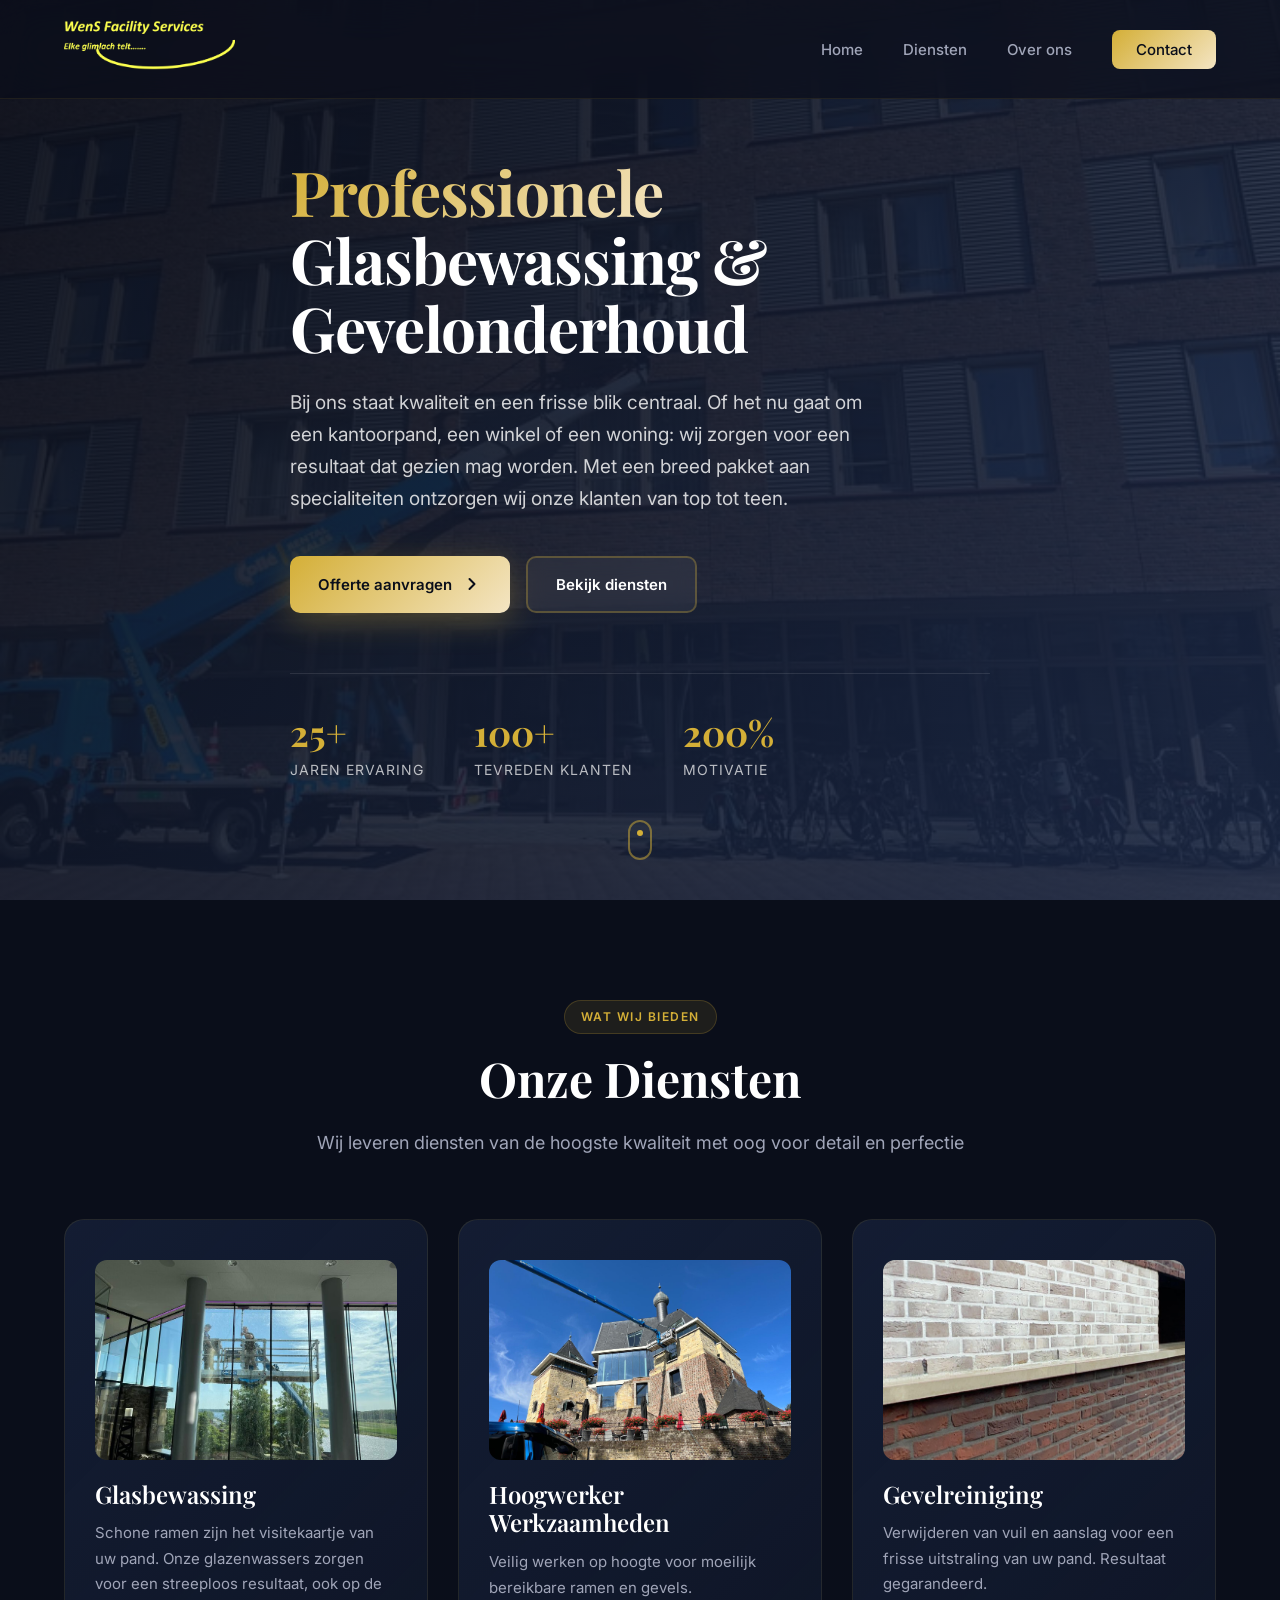
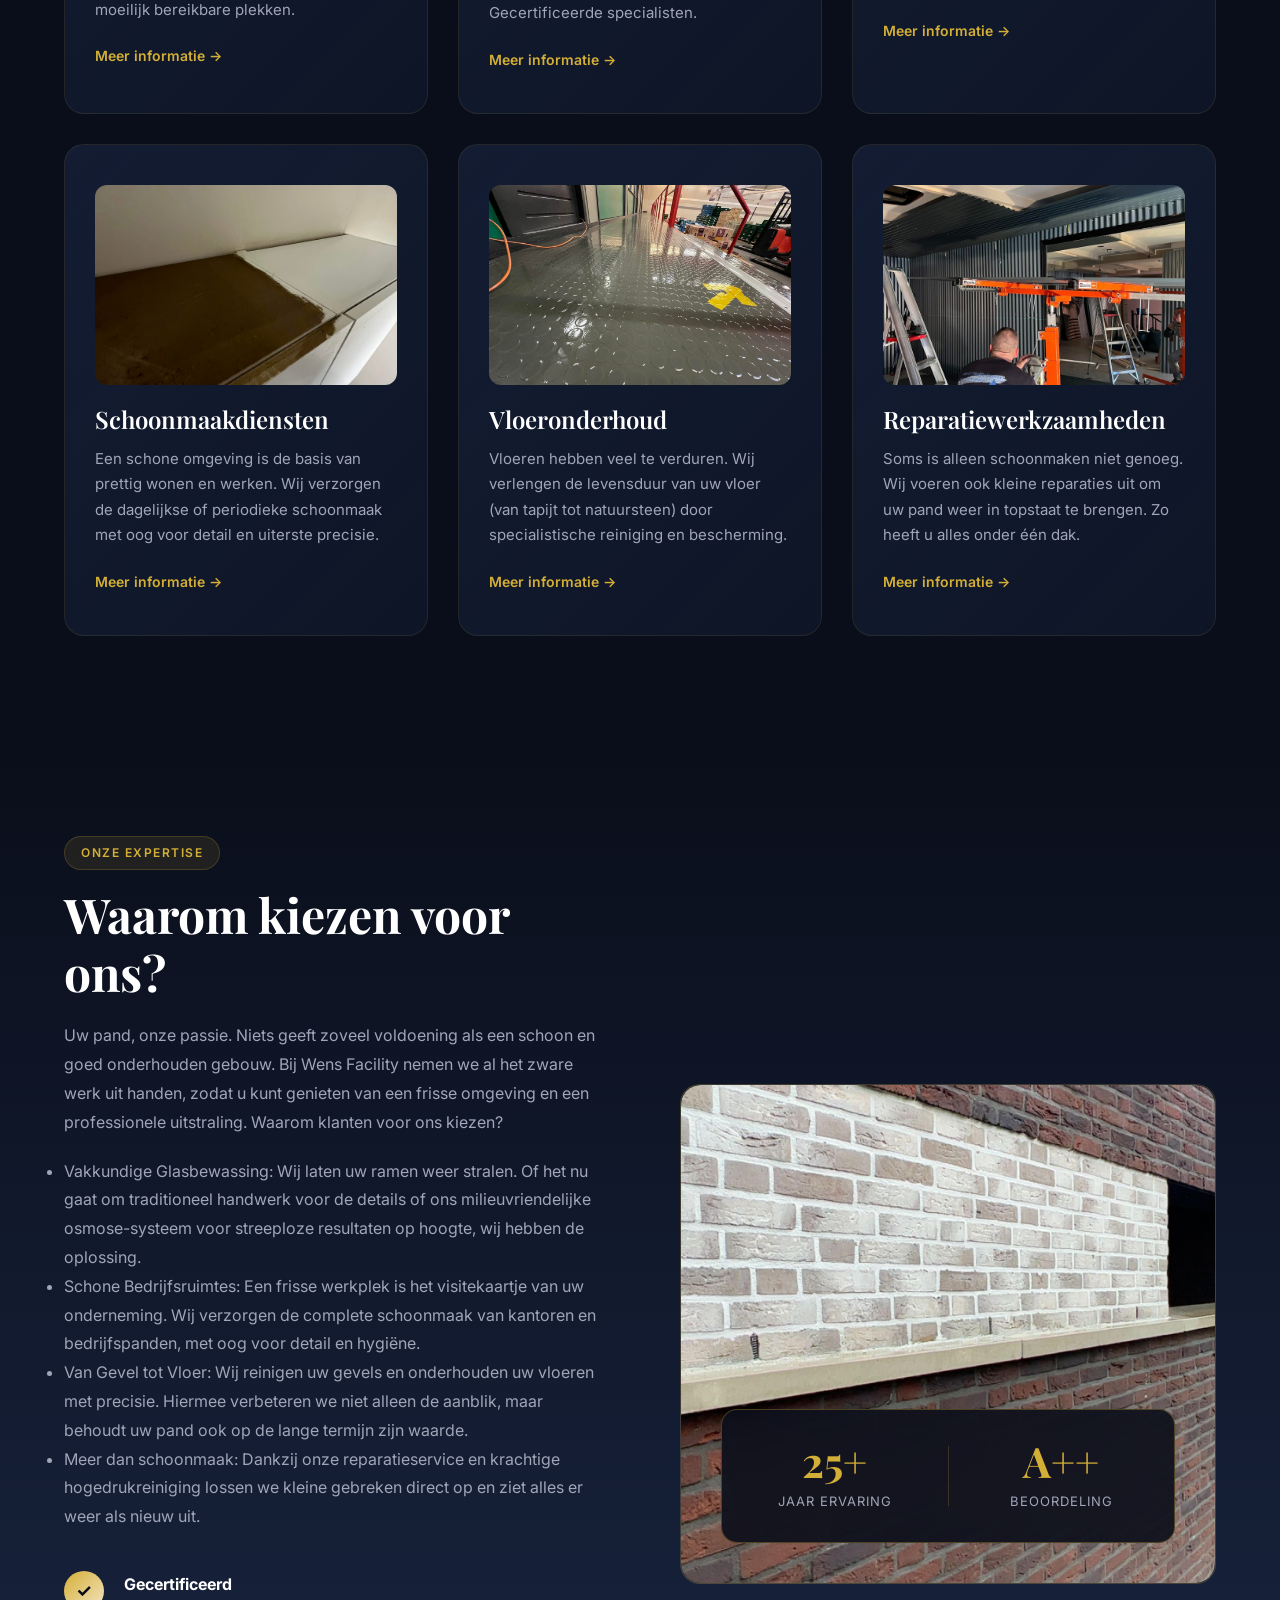
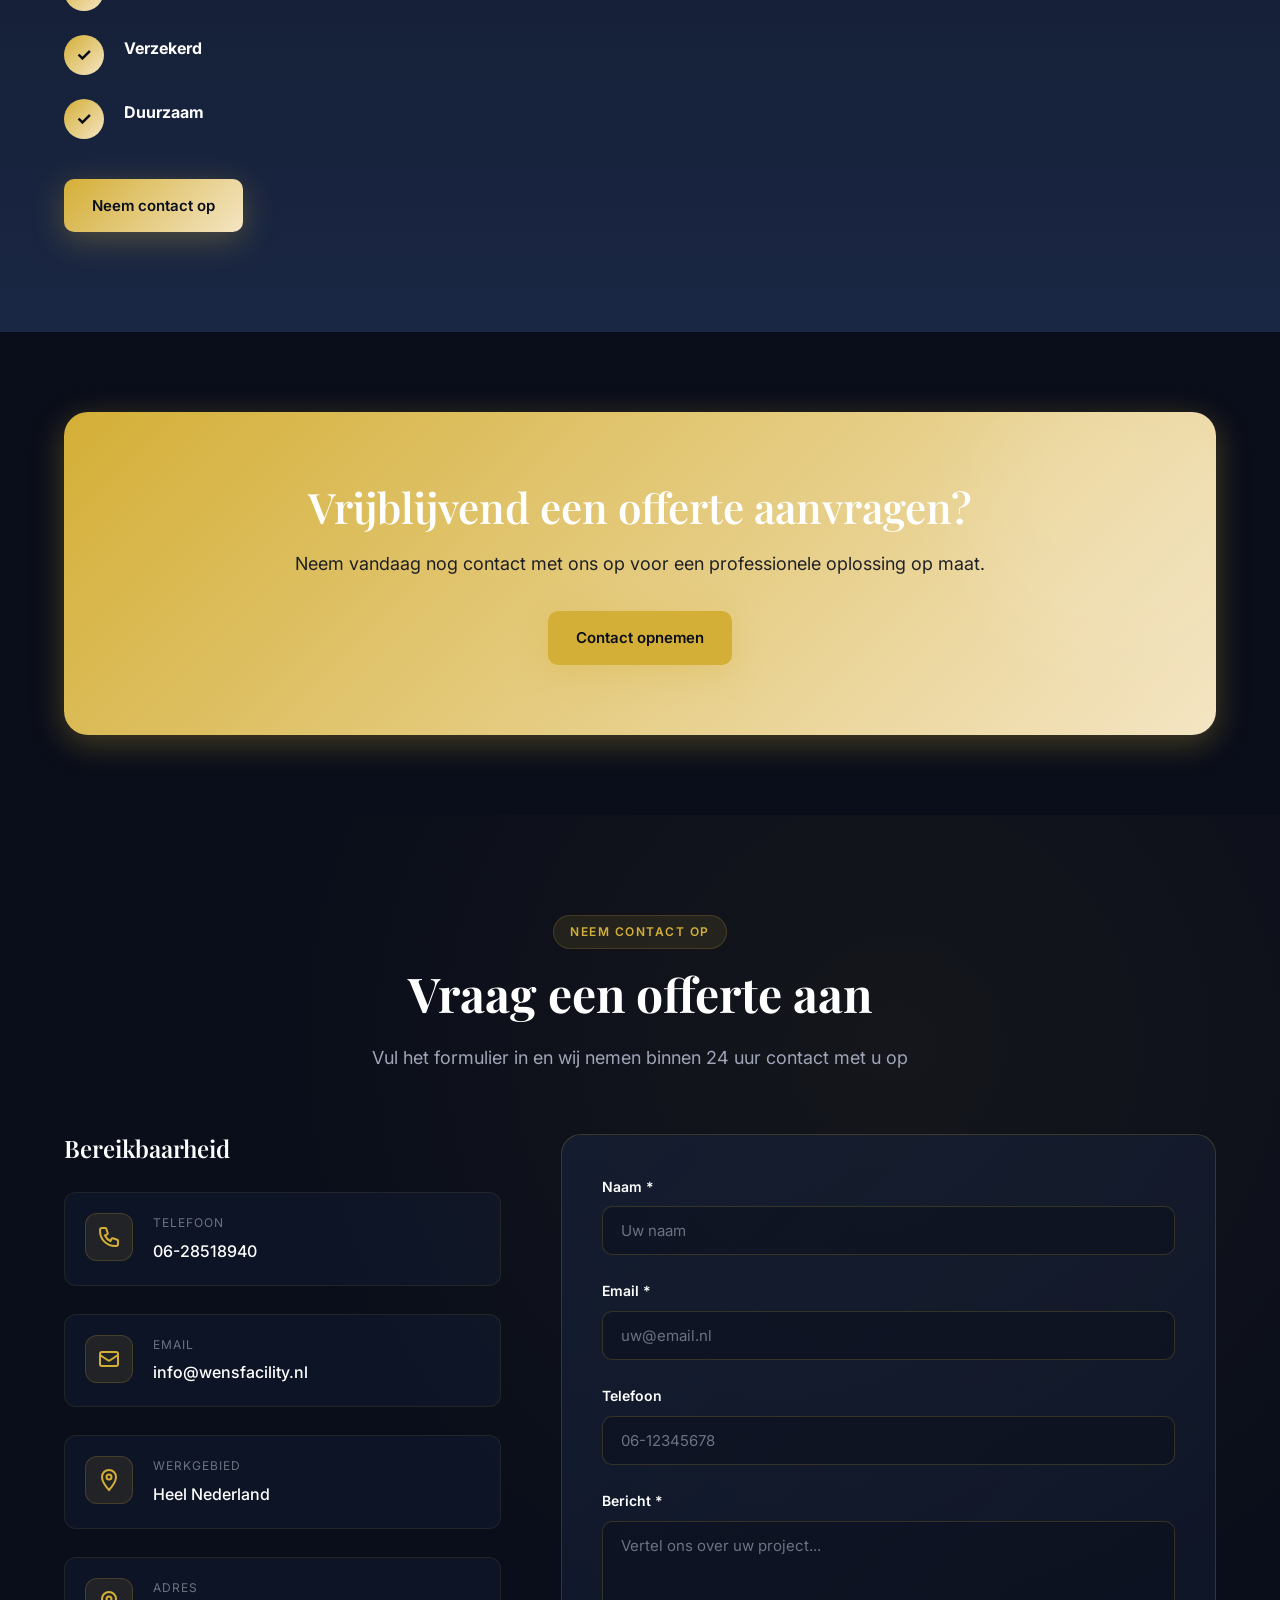
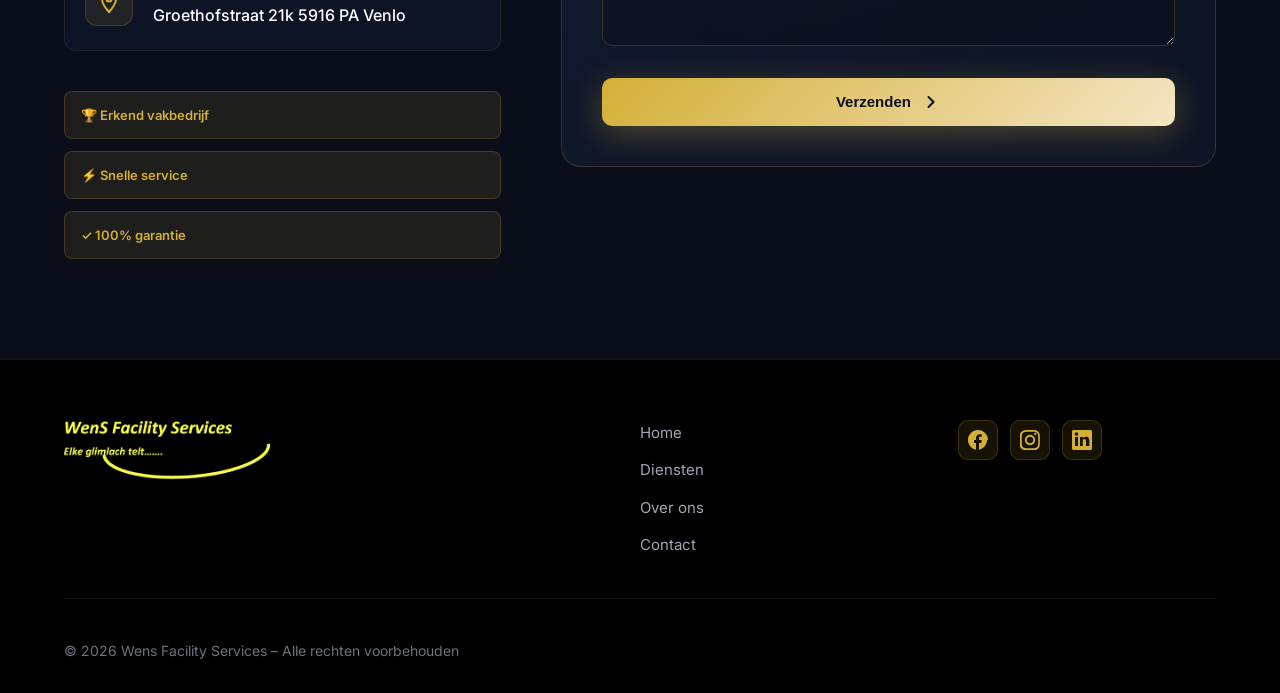
==== commit e79de8ca: "Initial commit: WensClean website Co-authored-by: Copilot <223556219+Copilot@users.noreply.github.co" ====
--- a/html/Home.html
+++ b/html/Home.html
@@ -537,8 +537,7 @@
         <div class="footer-bottom">
           <p>© 2026 Wens Facility Services – Alle rechten voorbehouden</p>
           <div class="footer-legal">
-            <a href="privacybeleid.html">Privacybeleid</a>
-            <a href="algemenevoorwaarden.html">Algemene voorwaarden</a>
+            
           </div>
         </div>
       </div>
